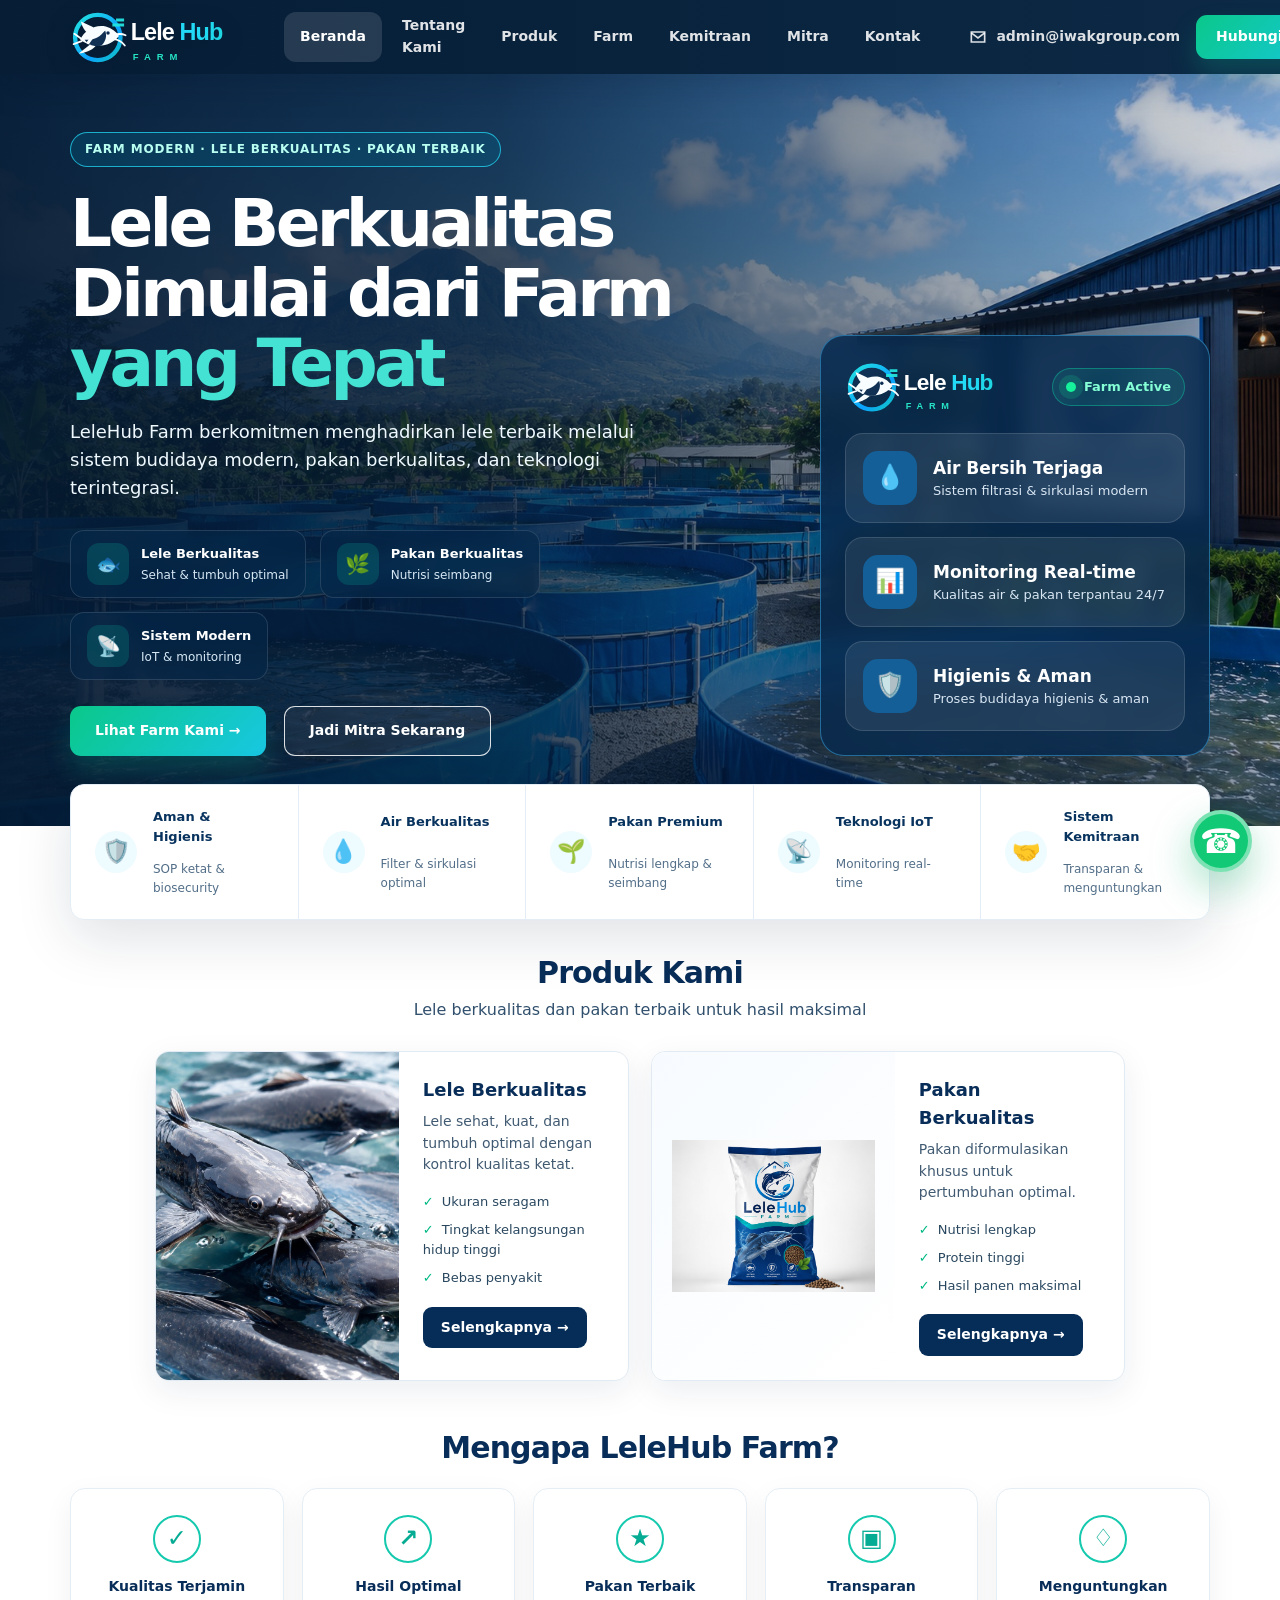
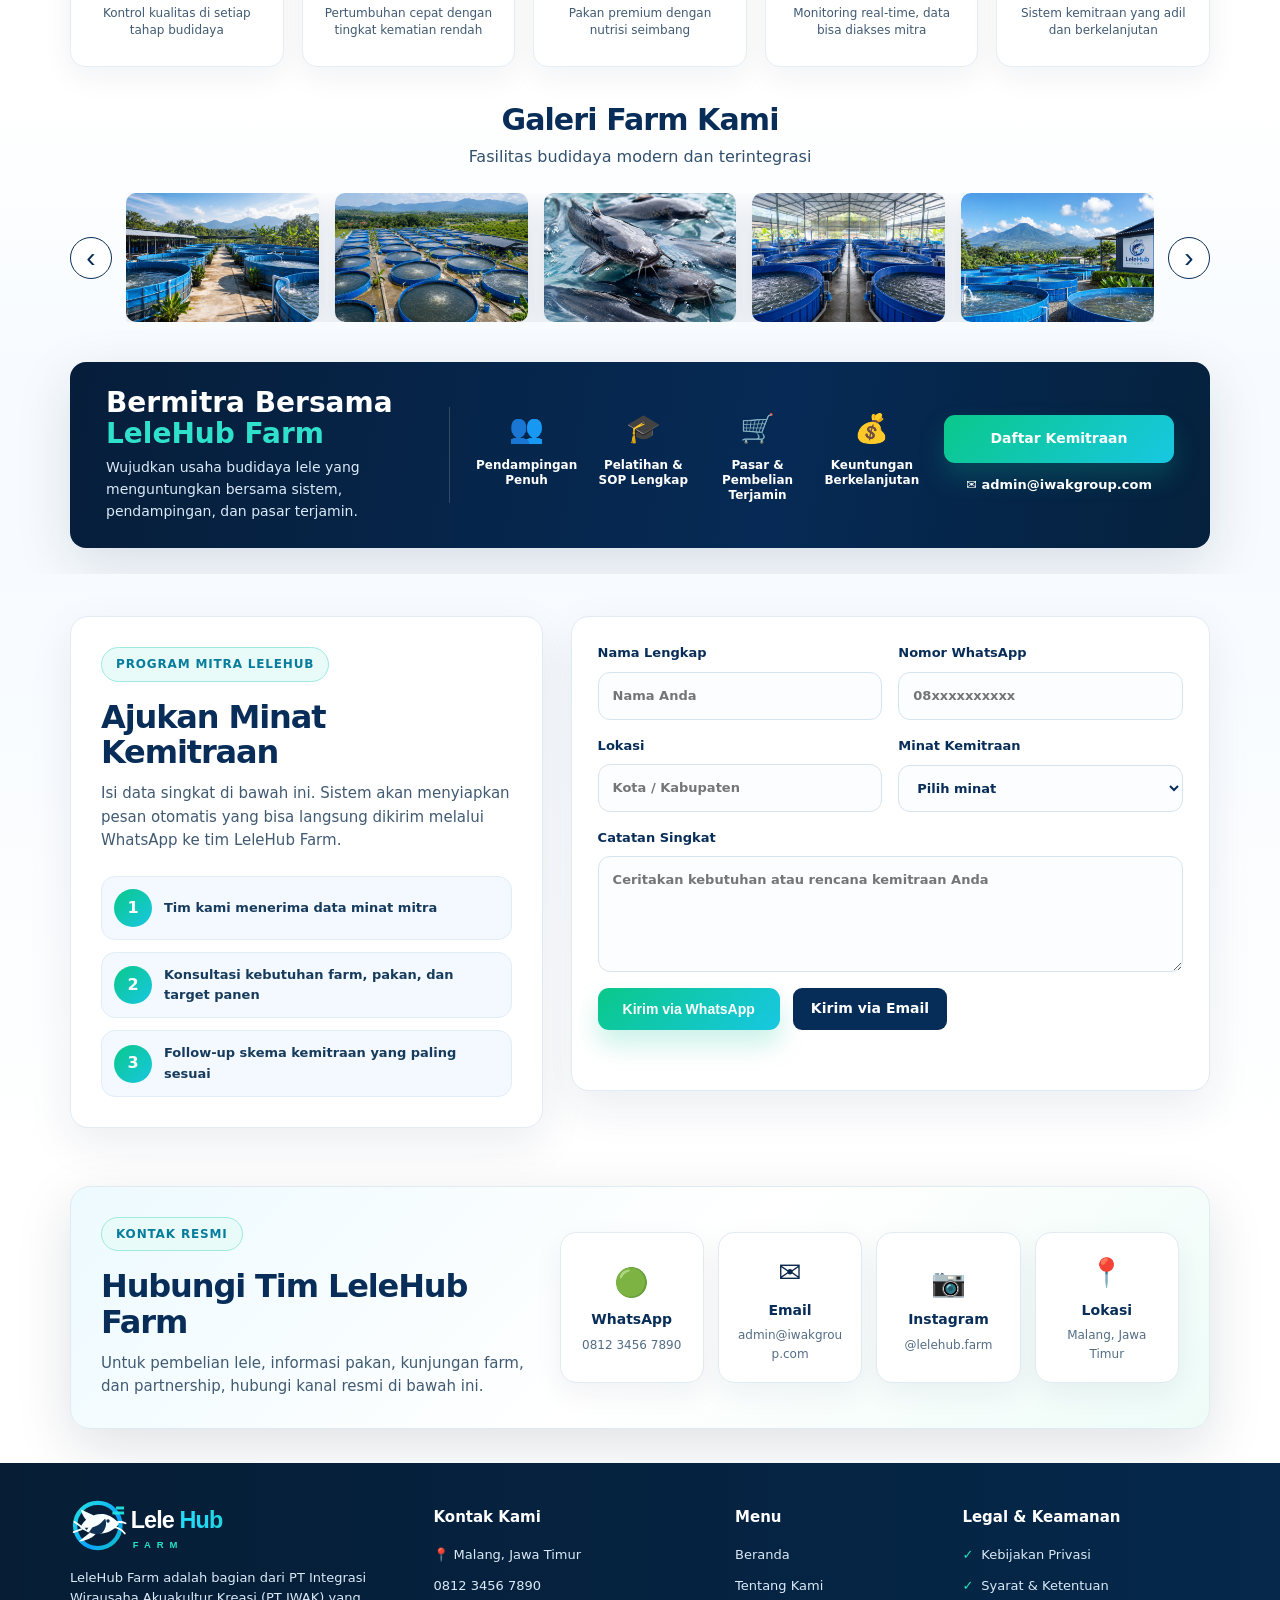
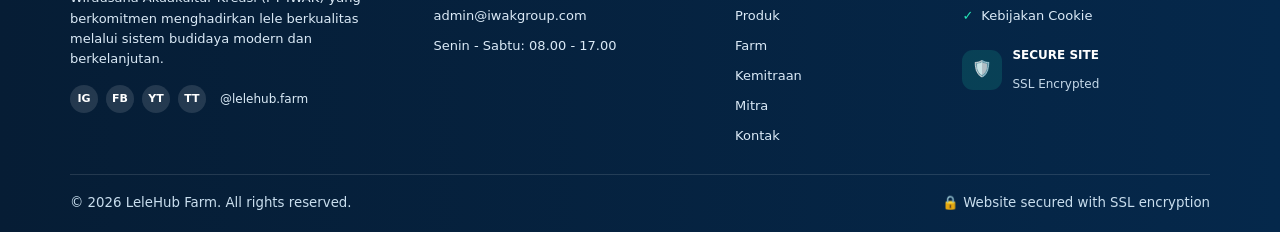
==== index.html @ d719f3ba "Add files via upload" ====
<!doctype html>
<html lang="id">
<head>
  <meta charset="utf-8">
  <meta name="viewport" content="width=device-width, initial-scale=1">
  <meta name="description" content="LeleHub Farm menyediakan lele berkualitas, pakan berkualitas, farm modern, dan sistem kemitraan akuakultur di Malang, Jawa Timur.">
  <meta name="theme-color" content="#05213d">
  <meta name="robots" content="index, follow">
  <meta http-equiv="Content-Security-Policy" content="default-src 'self'; img-src 'self' data:; script-src 'self'; style-src 'self'; base-uri 'self'; object-src 'none'; frame-ancestors 'self'; form-action 'self'; upgrade-insecure-requests">
  <title>LeleHub Farm | Lele Berkualitas, Pakan Berkualitas, Kemitraan Modern</title>
  <link rel="icon" href="assets/img/favicon.svg" type="image/svg+xml">
  <link rel="preload" href="assets/img/hero-bg.jpg" as="image">
  <link rel="stylesheet" href="assets/css/styles.css">
</head>
<body>
  <a class="skip-link" href="#main">Lewati ke konten utama</a>

  <header class="header" id="top">
    <div class="container nav-wrap">
      <a class="brand" href="#home" aria-label="Beranda LeleHub Farm">
        <img src="assets/img/lelehub-logo.svg" alt="LeleHub Farm">
      </a>

      <button class="menu-toggle" id="menuToggle" type="button" aria-controls="navMenu" aria-expanded="false" aria-label="Buka menu navigasi">
        <span></span><span></span><span></span>
      </button>

      <nav class="nav" id="navMenu" aria-label="Menu utama">
        <a class="nav-link active" href="#home">Beranda</a>
        <a class="nav-link" href="#about">Tentang Kami</a>
        <a class="nav-link" href="#products">Produk</a>
        <a class="nav-link" href="#farm">Farm</a>
        <a class="nav-link" href="#kemitraan">Kemitraan</a>
        <a class="nav-link" href="#mitra">Mitra</a>
        <a class="nav-link" href="#kontak">Kontak</a>
      </nav>

      <div class="nav-cta">
        <a class="mail-link" href="mailto:admin@iwakgroup.com?subject=Informasi%20LeleHub%20Farm">
          <svg viewBox="0 0 24 24" aria-hidden="true"><path d="M4 6h16v12H4z"></path><path d="m4 7 8 6 8-6"></path></svg>
          <span>admin@iwakgroup.com</span>
        </a>
        <a class="btn btn-primary btn-sm" href="https://wa.me/6281234567890?text=Halo%20LeleHub%20Farm%2C%20saya%20ingin%20bertanya%20tentang%20lele%2C%20pakan%2C%20atau%20kemitraan." target="_blank" rel="noopener noreferrer">Hubungi Kami</a>
      </div>
    </div>
  </header>

  <main id="main">
    <section class="hero" id="home">
      <div class="hero-overlay"></div>
      <div class="container hero-grid">
        <div class="hero-copy">
          <span class="eyebrow">Farm Modern · Lele Berkualitas · Pakan Terbaik</span>
          <h1>Lele Berkualitas Dimulai dari Farm <strong>yang Tepat</strong></h1>
          <p>LeleHub Farm berkomitmen menghadirkan lele terbaik melalui sistem budidaya modern, pakan berkualitas, dan teknologi terintegrasi.</p>
          <div class="mini-features" aria-label="Keunggulan utama">
            <div class="mini-item"><span>🐟</span><b>Lele Berkualitas</b><small>Sehat & tumbuh optimal</small></div>
            <div class="mini-item"><span>🌿</span><b>Pakan Berkualitas</b><small>Nutrisi seimbang</small></div>
            <div class="mini-item"><span>📡</span><b>Sistem Modern</b><small>IoT & monitoring</small></div>
          </div>
          <div class="hero-actions">
            <a class="btn btn-primary" href="#farm">Lihat Farm Kami →</a>
            <a class="btn btn-ghost" href="#mitra">Jadi Mitra Sekarang</a>
          </div>
        </div>

        <aside class="hero-card" aria-label="Ringkasan farm">
          <div class="farm-badge">
            <img src="assets/img/lelehub-logo.svg" alt="LeleHub Farm">
            <span><i></i> Farm Active</span>
          </div>
          <div class="hero-card-item"><span>💧</span><div><b>Air Bersih Terjaga</b><small>Sistem filtrasi & sirkulasi modern</small></div></div>
          <div class="hero-card-item"><span>📊</span><div><b>Monitoring Real-time</b><small>Kualitas air & pakan terpantau 24/7</small></div></div>
          <div class="hero-card-item"><span>🛡️</span><div><b>Higienis & Aman</b><small>Proses budidaya higienis & aman</small></div></div>
        </aside>
      </div>
    </section>

    <section class="trust" aria-label="Nilai utama LeleHub Farm">
      <div class="container trust-inner">
        <div><span>🛡️</span><b>Aman & Higienis</b><small>SOP ketat & biosecurity</small></div>
        <div><span>💧</span><b>Air Berkualitas</b><small>Filter & sirkulasi optimal</small></div>
        <div><span>🌱</span><b>Pakan Premium</b><small>Nutrisi lengkap & seimbang</small></div>
        <div><span>📡</span><b>Teknologi IoT</b><small>Monitoring real-time</small></div>
        <div><span>🤝</span><b>Sistem Kemitraan</b><small>Transparan & menguntungkan</small></div>
      </div>
    </section>

    <section class="section" id="products">
      <div class="container">
        <div class="section-head center">
          <h2>Produk Kami</h2>
          <p>Lele berkualitas dan pakan terbaik untuk hasil maksimal</p>
        </div>
        <div class="product-grid">
          <article class="product-card image-left">
            <img src="assets/img/product-lele.jpg" alt="Lele berkualitas hasil budidaya LeleHub Farm" loading="lazy">
            <div class="product-copy">
              <h3>Lele Berkualitas</h3>
              <p>Lele sehat, kuat, dan tumbuh optimal dengan kontrol kualitas ketat.</p>
              <ul>
                <li>Ukuran seragam</li>
                <li>Tingkat kelangsungan hidup tinggi</li>
                <li>Bebas penyakit</li>
              </ul>
              <a class="btn btn-dark" href="mailto:admin@iwakgroup.com?subject=Informasi%20Lele%20Berkualitas">Selengkapnya →</a>
            </div>
          </article>
          <article class="product-card image-left">
            <img src="assets/img/product-feed.png" alt="Pakan berkualitas untuk lele" loading="lazy">
            <div class="product-copy">
              <h3>Pakan Berkualitas</h3>
              <p>Pakan diformulasikan khusus untuk pertumbuhan optimal.</p>
              <ul>
                <li>Nutrisi lengkap</li>
                <li>Protein tinggi</li>
                <li>Hasil panen maksimal</li>
              </ul>
              <a class="btn btn-dark" href="mailto:admin@iwakgroup.com?subject=Informasi%20Pakan%20Berkualitas">Selengkapnya →</a>
            </div>
          </article>
        </div>
      </div>
    </section>

    <section class="section why" id="about">
      <div class="container">
        <div class="section-head center">
          <h2>Mengapa LeleHub Farm?</h2>
        </div>
        <div class="why-grid">
          <article><span>✓</span><h3>Kualitas Terjamin</h3><p>Kontrol kualitas di setiap tahap budidaya</p></article>
          <article><span>↗</span><h3>Hasil Optimal</h3><p>Pertumbuhan cepat dengan tingkat kematian rendah</p></article>
          <article><span>★</span><h3>Pakan Terbaik</h3><p>Pakan premium dengan nutrisi seimbang</p></article>
          <article><span>▣</span><h3>Transparan</h3><p>Monitoring real-time, data bisa diakses mitra</p></article>
          <article><span>♢</span><h3>Menguntungkan</h3><p>Sistem kemitraan yang adil dan berkelanjutan</p></article>
        </div>
      </div>
    </section>

    <section class="section gallery-section" id="farm">
      <div class="container" id="gallery">
        <div class="section-head center">
          <h2>Galeri Farm Kami</h2>
          <p>Fasilitas budidaya modern dan terintegrasi</p>
        </div>
        <div class="gallery-wrap">
          <button class="gallery-arrow" type="button" aria-label="Geser galeri ke kiri" data-scroll="left">‹</button>
          <div class="gallery" id="galleryRow">
            <button class="gallery-item" type="button" data-img="assets/img/gallery-ponds.jpg" aria-label="Lihat foto kolam budidaya"><img src="assets/img/gallery-ponds.jpg" alt="Kolam budidaya lele" loading="lazy"></button>
            <button class="gallery-item" type="button" data-img="assets/img/gallery-path.jpg" aria-label="Lihat foto area farm"><img src="assets/img/gallery-path.jpg" alt="Area farm LeleHub" loading="lazy"></button>
            <button class="gallery-item" type="button" data-img="assets/img/gallery-fish.jpg" aria-label="Lihat foto lele"><img src="assets/img/gallery-fish.jpg" alt="Lele hasil budidaya" loading="lazy"></button>
            <button class="gallery-item" type="button" data-img="assets/img/gallery-tanks.jpg" aria-label="Lihat foto fasilitas farm"><img src="assets/img/gallery-tanks.jpg" alt="Fasilitas budidaya dan filtrasi" loading="lazy"></button>
            <button class="gallery-item" type="button" data-img="assets/img/gallery-mountain.jpg" aria-label="Lihat foto farm berlatar pegunungan"><img src="assets/img/gallery-mountain.jpg" alt="Farm dengan latar pegunungan" loading="lazy"></button>
          </div>
          <button class="gallery-arrow" type="button" aria-label="Geser galeri ke kanan" data-scroll="right">›</button>
        </div>
      </div>
    </section>

    <section class="partnership" id="kemitraan">
      <div class="container partner-card">
        <div class="partner-copy">
          <h2>Bermitra Bersama <strong>LeleHub Farm</strong></h2>
          <p>Wujudkan usaha budidaya lele yang menguntungkan bersama sistem, pendampingan, dan pasar terjamin.</p>
        </div>
        <div class="partner-benefits" aria-label="Manfaat kemitraan">
          <div><span>👥</span><b>Pendampingan Penuh</b></div>
          <div><span>🎓</span><b>Pelatihan & SOP Lengkap</b></div>
          <div><span>🛒</span><b>Pasar & Pembelian Terjamin</b></div>
          <div><span>💰</span><b>Keuntungan Berkelanjutan</b></div>
        </div>
        <div class="partner-actions">
          <a class="btn btn-primary" href="#mitra">Daftar Kemitraan</a>
          <a class="email-plain" href="mailto:admin@iwakgroup.com?subject=Kemitraan%20LeleHub%20Farm">✉ admin@iwakgroup.com</a>
        </div>
      </div>
    </section>


    <section class="section partner-form-section" id="mitra">
      <div class="container partner-form-grid">
        <div class="form-intro">
          <span class="eyebrow dark">Program Mitra LeleHub</span>
          <h2>Ajukan Minat Kemitraan</h2>
          <p>Isi data singkat di bawah ini. Sistem akan menyiapkan pesan otomatis yang bisa langsung dikirim melalui WhatsApp ke tim LeleHub Farm.</p>
          <div class="form-points">
            <div><b>1</b><span>Tim kami menerima data minat mitra</span></div>
            <div><b>2</b><span>Konsultasi kebutuhan farm, pakan, dan target panen</span></div>
            <div><b>3</b><span>Follow-up skema kemitraan yang paling sesuai</span></div>
          </div>
        </div>

        <form class="partner-form" id="partnerForm" autocomplete="on">
          <div class="field-row">
            <label>Nama Lengkap
              <input type="text" name="nama" placeholder="Nama Anda" required maxlength="80">
            </label>
            <label>Nomor WhatsApp
              <input type="tel" name="wa" placeholder="08xxxxxxxxxx" required maxlength="24">
            </label>
          </div>
          <div class="field-row">
            <label>Lokasi
              <input type="text" name="lokasi" placeholder="Kota / Kabupaten" required maxlength="80">
            </label>
            <label>Minat Kemitraan
              <select name="minat" required>
                <option value="">Pilih minat</option>
                <option>Budidaya Lele</option>
                <option>Supplier / Pembelian Lele</option>
                <option>Pakan Lele</option>
                <option>Kolaborasi Farm</option>
                <option>Lainnya</option>
              </select>
            </label>
          </div>
          <label>Catatan Singkat
            <textarea name="pesan" placeholder="Ceritakan kebutuhan atau rencana kemitraan Anda" maxlength="600"></textarea>
          </label>
          <div class="form-actions">
            <button class="btn btn-primary" type="submit">Kirim via WhatsApp</button>
            <a class="btn btn-dark" id="partnerEmailLink" href="mailto:admin@iwakgroup.com?subject=Minat%20Kemitraan%20LeleHub%20Farm">Kirim via Email</a>
          </div>
          <p class="form-status" id="formStatus" role="status" aria-live="polite"></p>
        </form>
      </div>
    </section>

    <section class="contact-section" id="kontak">
      <div class="container contact-card">
        <div>
          <span class="eyebrow dark">Kontak Resmi</span>
          <h2>Hubungi Tim LeleHub Farm</h2>
          <p>Untuk pembelian lele, informasi pakan, kunjungan farm, dan partnership, hubungi kanal resmi di bawah ini.</p>
        </div>
        <div class="contact-actions">
          <a class="contact-tile" href="https://wa.me/6281234567890?text=Halo%20LeleHub%20Farm%2C%20saya%20ingin%20bertanya%20tentang%20produk%20atau%20kemitraan." target="_blank" rel="noopener noreferrer">
            <span>🟢</span><b>WhatsApp</b><small>0812 3456 7890</small>
          </a>
          <a class="contact-tile" href="mailto:admin@iwakgroup.com?subject=Kontak%20LeleHub%20Farm">
            <span>✉️</span><b>Email</b><small>admin@iwakgroup.com</small>
          </a>
          <a class="contact-tile" href="https://www.instagram.com/lelehub.farm" target="_blank" rel="noopener noreferrer">
            <span>📷</span><b>Instagram</b><small>@lelehub.farm</small>
          </a>
          <a class="contact-tile" href="https://www.google.com/maps/search/?api=1&query=Malang%20Jawa%20Timur" target="_blank" rel="noopener noreferrer">
            <span>📍</span><b>Lokasi</b><small>Malang, Jawa Timur</small>
          </a>
        </div>
      </div>
    </section>

  </main>

  <footer class="footer">
    <div class="container footer-grid">
      <div>
        <img class="footer-logo" src="assets/img/lelehub-logo.svg" alt="LeleHub Farm">
        <p>LeleHub Farm adalah bagian dari PT Integrasi Wirausaha Akuakultur Kreasi (PT IWAK) yang berkomitmen menghadirkan lele berkualitas melalui sistem budidaya modern dan berkelanjutan.</p>
        <div class="socials" aria-label="Media sosial LeleHub Farm">
          <a href="https://www.instagram.com/lelehub.farm" target="_blank" rel="noopener noreferrer" aria-label="Instagram LeleHub Farm">IG</a>
          <a href="https://www.facebook.com/lelehub.farm" target="_blank" rel="noopener noreferrer" aria-label="Facebook LeleHub Farm">FB</a>
          <a href="https://www.youtube.com/@lelehubfarm" target="_blank" rel="noopener noreferrer" aria-label="YouTube LeleHub Farm">YT</a>
          <a href="https://www.tiktok.com/@lelehub.farm" target="_blank" rel="noopener noreferrer" aria-label="TikTok LeleHub Farm">TT</a>
          <span>@lelehub.farm</span>
        </div>
      </div>
      <div>
        <h3>Kontak Kami</h3>
        <ul class="footer-list">
          <li>📍 Malang, Jawa Timur</li>
          <li><a href="https://wa.me/6281234567890?text=Halo%20LeleHub%20Farm%2C%20saya%20ingin%20menghubungi%20tim%20Anda." target="_blank" rel="noopener noreferrer">0812 3456 7890</a></li>
          <li><a href="mailto:admin@iwakgroup.com?subject=Kontak%20LeleHub%20Farm">admin@iwakgroup.com</a></li>
          <li>Senin - Sabtu: 08.00 - 17.00</li>
        </ul>
      </div>
      <div>
        <h3>Menu</h3>
        <ul class="footer-list">
          <li><a href="#home">Beranda</a></li>
          <li><a href="#about">Tentang Kami</a></li>
          <li><a href="#products">Produk</a></li>
          <li><a href="#farm">Farm</a></li>
          <li><a href="#kemitraan">Kemitraan</a></li>
          <li><a href="#mitra">Mitra</a></li>
          <li><a href="#kontak">Kontak</a></li>
        </ul>
      </div>
      <div>
        <h3>Legal & Keamanan</h3>
        <ul class="footer-list check-list">
          <li><a href="privacy.html">Kebijakan Privasi</a></li>
          <li><a href="terms.html">Syarat & Ketentuan</a></li>
          <li><a href="security.html">Kebijakan Cookie</a></li>
        </ul>
        <div class="secure-badge"><span>🛡️</span><b>SECURE SITE</b><small>SSL Encrypted</small></div>
      </div>
    </div>
    <div class="container footer-bottom">
      <small>© 2026 LeleHub Farm. All rights reserved.</small>
      <small>🔒 Website secured with SSL encryption</small>
    </div>
  </footer>

  <a class="wa-float" href="https://wa.me/6281234567890?text=Halo%20LeleHub%20Farm%2C%20saya%20ingin%20bertanya%20tentang%20produk%20atau%20kemitraan." target="_blank" rel="noopener noreferrer" aria-label="Chat WhatsApp LeleHub Farm">☎</a>

  <div class="lightbox" id="lightbox" aria-hidden="true">
    <button class="lightbox-close" type="button" aria-label="Tutup galeri">×</button>
    <img src="assets/img/gallery-ponds.jpg" alt="Preview galeri farm" id="lightboxImg">
  </div>

  <script src="assets/js/main.js" defer></script>
</body>
</html>
---- assets/css/styles.css ----
:root{
  --navy:#061d35;
  --navy-2:#082b4f;
  --blue:#096bb8;
  --cyan:#22d7f5;
  --teal:#12cba3;
  --green:#06c985;
  --ink:#06264a;
  --muted:#5d7188;
  --soft:#f4f8fc;
  --line:#dce7f1;
  --white:#ffffff;
  --shadow:0 18px 55px rgba(3,29,56,.13);
  --radius:18px;
  --max:1140px;
}
*{box-sizing:border-box}
html{scroll-behavior:smooth}
body{margin:0;font-family:Inter,ui-sans-serif,system-ui,-apple-system,BlinkMacSystemFont,"Segoe UI",Arial,sans-serif;color:var(--ink);background:#fff;line-height:1.55;text-rendering:optimizeLegibility}
a{color:inherit;text-decoration:none}
img{display:block;max-width:100%}
.container{width:min(var(--max),calc(100% - 48px));margin-inline:auto}
.skip-link{position:absolute;left:-999px;top:8px;background:#fff;color:#000;padding:10px 14px;z-index:1000;border-radius:8px}.skip-link:focus{left:8px}
.header{position:sticky;top:0;z-index:100;background:linear-gradient(90deg,#061d35 0%,#0c2945 100%);box-shadow:0 10px 35px rgba(1,17,34,.18)}
.nav-wrap{height:74px;display:flex;align-items:center;gap:24px}
.brand{display:flex;align-items:center;flex:0 0 auto}.brand img{width:166px;height:auto}
.nav{display:flex;align-items:center;gap:4px;margin-left:auto}.nav-link{font-size:14px;font-weight:760;color:rgba(255,255,255,.88);padding:14px 16px;border-radius:12px;transition:.2s ease}.nav-link:hover,.nav-link.active{background:rgba(255,255,255,.12);color:#fff}
.nav-cta{display:flex;align-items:center;gap:16px;margin-left:8px}.mail-link{display:flex;align-items:center;gap:8px;color:rgba(255,255,255,.86);font-size:14px;font-weight:760;white-space:nowrap}.mail-link svg{width:20px;height:20px}.mail-link svg path{fill:none;stroke:currentColor;stroke-width:2}
.btn{display:inline-flex;align-items:center;justify-content:center;gap:8px;border:0;border-radius:11px;padding:13px 25px;font-weight:800;font-size:14px;cursor:pointer;transition:.2s ease;white-space:nowrap}.btn-primary{background:linear-gradient(135deg,#0ac88a,#18c7e2);color:#fff;box-shadow:0 14px 26px rgba(9,192,151,.22)}.btn-primary:hover{transform:translateY(-1px);box-shadow:0 18px 34px rgba(9,192,151,.28)}.btn-ghost{color:#fff;background:rgba(255,255,255,.05);border:1px solid rgba(255,255,255,.85)}.btn-dark{background:#062d58;color:#fff;padding:10px 18px;border-radius:9px}.btn-sm{padding:11px 20px}.menu-toggle{display:none;background:transparent;border:0;width:42px;height:42px;border-radius:10px;align-items:center;justify-content:center;flex-direction:column;gap:5px}.menu-toggle span{width:22px;height:2px;background:#fff;border-radius:9px}
.hero{position:relative;min-height:560px;background-image:url('../img/hero-bg.jpg');background-size:cover;background-position:center top;overflow:hidden}.hero-overlay{position:absolute;inset:0;background:linear-gradient(90deg,rgba(4,25,49,.95) 0%,rgba(4,25,49,.79) 39%,rgba(4,25,49,.36) 78%,rgba(4,25,49,.16) 100%)}.hero:after{content:"";position:absolute;inset:auto 0 0 0;height:140px;background:linear-gradient(0deg,rgba(4,25,49,.35),transparent)}
.hero-grid{position:relative;z-index:2;display:grid;grid-template-columns:minmax(0,1.06fr) 390px;gap:54px;align-items:center;padding:58px 0 70px}.hero-copy{max-width:640px}.eyebrow{display:inline-flex;align-items:center;border:1px solid rgba(34,215,245,.75);color:#b8fff2;background:rgba(0,108,146,.28);border-radius:999px;padding:7px 14px;text-transform:uppercase;letter-spacing:.07em;font-weight:850;font-size:12px}.hero h1{font-size:clamp(42px,6vw,66px);line-height:1.06;margin:22px 0 20px;color:#fff;letter-spacing:-.055em}.hero h1 strong{display:block;color:#43e2d3;font-weight:900}.hero p{font-size:18px;color:#eff9ff;max-width:570px;margin:0 0 24px}.mini-features{display:flex;flex-wrap:wrap;gap:14px;margin:28px 0 26px}.mini-item{display:grid;grid-template-columns:42px 1fr;column-gap:12px;align-items:center;color:#fff;background:rgba(6,40,73,.62);border:1px solid rgba(255,255,255,.12);backdrop-filter:blur(8px);border-radius:14px;padding:12px 16px;min-width:172px}.mini-item span{grid-row:1/3;width:42px;height:42px;display:grid;place-items:center;border-radius:12px;background:rgba(8,201,169,.18);font-size:20px}.mini-item b{font-size:13px}.mini-item small{display:block;color:#d7e8f5;font-size:12px}.hero-actions{display:flex;gap:18px;flex-wrap:wrap}.hero-card{background:rgba(7,41,77,.86);border:1px solid rgba(64,188,255,.45);border-radius:24px;padding:24px;box-shadow:0 24px 70px rgba(0,14,33,.35);backdrop-filter:blur(10px);align-self:end}.farm-badge{display:flex;align-items:center;justify-content:space-between;gap:20px;margin-bottom:18px}.farm-badge img{width:170px}.farm-badge span{display:inline-flex;align-items:center;gap:8px;color:#85ffd5;border:1px solid rgba(12,203,163,.45);background:rgba(12,203,163,.12);border-radius:999px;font-weight:900;padding:8px 13px;font-size:13px;white-space:nowrap}.farm-badge i{width:10px;height:10px;background:#16f19c;border-radius:50%;box-shadow:0 0 0 7px rgba(22,241,156,.15)}.hero-card-item{display:grid;grid-template-columns:54px 1fr;gap:16px;align-items:center;background:rgba(255,255,255,.08);border:1px solid rgba(255,255,255,.13);border-radius:18px;padding:17px;margin-top:14px}.hero-card-item span{width:54px;height:54px;border-radius:15px;display:grid;place-items:center;background:#145f97;font-size:24px}.hero-card-item b{display:block;color:#fff;font-size:17px}.hero-card-item small{display:block;color:#d9e7f4;font-size:13px;line-height:1.45}
.trust{position:relative;z-index:5;margin-top:-42px}.trust-inner{display:grid;grid-template-columns:repeat(5,1fr);background:#fff;border-radius:14px;box-shadow:var(--shadow);border:1px solid #e4edf6;overflow:hidden}.trust-inner div{display:grid;grid-template-columns:46px 1fr;align-items:center;gap:12px;padding:22px 24px;border-right:1px solid #e4edf6}.trust-inner div:last-child{border-right:0}.trust-inner span{grid-row:1/3;width:42px;height:42px;border-radius:50%;display:grid;place-items:center;background:#eefbff;color:#0387e8;font-size:23px}.trust-inner b{display:block;color:#08335e;font-size:13px}.trust-inner small{display:block;color:#526e88;font-size:12px;margin-top:1px}.section{padding:36px 0}.section-head h2{font-size:30px;line-height:1.1;color:#082d58;margin:0 0 9px;letter-spacing:-.03em}.section-head p{color:#31506d;margin:0}.center{text-align:center}.product-grid{display:grid;grid-template-columns:1fr 1fr;gap:22px;margin:28px auto 0;max-width:970px}.product-card{display:grid;grid-template-columns:1.06fr 1fr;background:#fff;border:1px solid #e2ebf4;border-radius:14px;overflow:hidden;box-shadow:0 10px 32px rgba(5,37,73,.08)}.product-card img{width:100%;height:100%;min-height:214px;object-fit:cover}.product-copy{padding:24px 24px}.product-copy h3{font-size:18px;color:#082d58;margin:0 0 7px}.product-copy p{margin:0 0 16px;color:#405a72;font-size:14px}.product-copy ul{list-style:none;padding:0;margin:0 0 18px;display:grid;gap:8px}.product-copy li{font-size:13px;color:#29475f}.product-copy li:before{content:"✓";color:#00b985;font-weight:900;margin-right:8px}.why{padding-top:14px}.why-grid{display:grid;grid-template-columns:repeat(5,1fr);gap:18px;margin-top:24px}.why-grid article{text-align:center;border:1px solid #e5eef5;background:#fff;border-radius:15px;box-shadow:0 10px 30px rgba(5,38,74,.06);padding:26px 17px}.why-grid span{width:48px;height:48px;border-radius:50%;display:grid;place-items:center;margin:0 auto 13px;color:#05ac93;border:2px solid #14c9ad;font-size:24px;font-weight:900}.why-grid h3{font-size:14px;color:#082d58;margin:0 0 7px}.why-grid p{font-size:12px;line-height:1.45;color:#405a72;margin:0}.gallery-section{padding-top:0;background:linear-gradient(180deg,#fff 0%,#f7fbff 100%)}.gallery-wrap{display:grid;grid-template-columns:42px 1fr 42px;gap:14px;align-items:center;margin-top:24px}.gallery{display:grid;grid-template-columns:repeat(5,1fr);gap:16px;overflow-x:auto;scrollbar-width:none}.gallery::-webkit-scrollbar{display:none}.gallery-item{border:0;padding:0;display:block;background:#fff;border-radius:10px;overflow:hidden;box-shadow:0 10px 26px rgba(4,35,67,.12);cursor:pointer}.gallery-item img{width:100%;aspect-ratio:1.5/1;object-fit:cover;transition:transform .25s ease}.gallery-item:hover img{transform:scale(1.05)}.gallery-arrow{width:42px;height:42px;border-radius:50%;border:1px solid #082d58;background:#fff;color:#082d58;font-size:28px;line-height:1;cursor:pointer;transition:.2s ease}.gallery-arrow:hover{background:#082d58;color:#fff}.partnership{padding:4px 0 26px;background:#f7fbff}.partner-card{background:linear-gradient(100deg,#061e3a 0%,#062a55 62%,#05213d 100%);border-radius:16px;color:#fff;display:grid;grid-template-columns:1.05fr 1.55fr 230px;align-items:center;gap:24px;padding:26px 36px;box-shadow:var(--shadow)}.partner-copy h2{margin:0 0 8px;font-size:28px;line-height:1.1}.partner-copy h2 strong{display:block;color:#2fe1ca}.partner-copy p{margin:0;color:#dbeaf7;font-size:14px}.partner-benefits{display:grid;grid-template-columns:repeat(4,1fr);gap:18px;text-align:center;border-left:1px solid rgba(255,255,255,.18);padding-left:26px}.partner-benefits span{display:block;color:#17d7ff;font-size:28px;margin-bottom:7px}.partner-benefits b{display:block;font-size:12px;line-height:1.25}.partner-actions{display:grid;gap:12px}.email-plain{display:block;text-align:center;color:#fff;font-weight:750;font-size:13px}.footer{background:linear-gradient(90deg,#061d35,#05284b);color:#dcecf8;padding:34px 0 0}.footer-grid{display:grid;grid-template-columns:1.25fr 1fr .7fr 1fr;gap:54px}.footer-logo{width:165px;margin-bottom:14px}.footer p{font-size:13px;color:#dbeaf7;margin:0 0 16px;max-width:320px}.footer h3{color:#fff;font-size:15px;margin:9px 0 16px}.footer-list{list-style:none;padding:0;margin:0;display:grid;gap:10px}.footer-list li,.footer-list a{font-size:13px;color:#dbeaf7}.footer-list a:hover{color:#53e8d7}.check-list li:before{content:"✓";color:#26e3b6;margin-right:8px}.socials{display:flex;align-items:center;gap:8px;flex-wrap:wrap}.socials a{width:28px;height:28px;border-radius:50%;display:grid;place-items:center;background:rgba(255,255,255,.12);font-size:11px;font-weight:900;color:#fff}.socials span{font-size:12px;margin-left:6px}.secure-badge{margin-top:20px;display:grid;grid-template-columns:40px 1fr;gap:10px;align-items:center}.secure-badge span{width:40px;height:40px;border-radius:11px;background:rgba(32,226,183,.14);display:grid;place-items:center;grid-row:1/3}.secure-badge b{font-size:12px;color:#fff}.secure-badge small{font-size:12px;color:#c5d9e9}.footer-bottom{border-top:1px solid rgba(255,255,255,.12);margin-top:28px;padding:18px 0;display:flex;justify-content:space-between;gap:16px;color:#c9deee}.wa-float{position:fixed;right:28px;bottom:28px;z-index:90;width:62px;height:62px;border-radius:50%;display:grid;place-items:center;background:#12ca75;color:#fff;font-size:34px;font-weight:900;box-shadow:0 16px 40px rgba(12,176,106,.35);border:4px solid rgba(255,255,255,.45)}.lightbox{position:fixed;inset:0;background:rgba(0,13,28,.82);display:none;align-items:center;justify-content:center;z-index:200;padding:24px}.lightbox.open{display:flex}.lightbox img{max-width:min(920px,92vw);max-height:82vh;border-radius:16px;box-shadow:0 30px 80px rgba(0,0,0,.4)}.lightbox-close{position:absolute;top:24px;right:28px;width:44px;height:44px;border-radius:50%;border:1px solid rgba(255,255,255,.4);background:rgba(255,255,255,.1);color:#fff;font-size:32px;cursor:pointer}
@media (max-width:1080px){.nav-wrap{gap:14px}.nav-link{padding:12px 10px;font-size:13px}.mail-link span{display:none}.hero-grid{grid-template-columns:1fr 345px;gap:28px}.trust-inner{grid-template-columns:repeat(3,1fr)}.trust-inner div{border-bottom:1px solid #e4edf6}.trust-inner div:nth-child(3){border-right:0}.trust-inner div:nth-child(n+4){border-bottom:0}.why-grid{grid-template-columns:repeat(3,1fr)}.partner-card{grid-template-columns:1fr}.partner-benefits{border-left:0;border-top:1px solid rgba(255,255,255,.18);padding-left:0;padding-top:20px}.partner-actions{grid-template-columns:220px 1fr;align-items:center}.footer-grid{grid-template-columns:1fr 1fr}}
@media (max-width:820px){.container{width:min(100% - 32px,var(--max))}.nav-wrap{height:auto;min-height:70px}.brand img{width:154px}.menu-toggle{display:flex;margin-left:auto}.nav{position:absolute;top:70px;left:16px;right:16px;background:#082b4f;border:1px solid rgba(255,255,255,.12);border-radius:16px;padding:12px;display:none;flex-direction:column;align-items:stretch;box-shadow:0 20px 48px rgba(0,0,0,.28)}.nav.open{display:flex}.nav-link{padding:13px 14px}.nav-cta{display:none}.hero{min-height:auto}.hero-grid{grid-template-columns:1fr;padding:44px 0 82px}.hero-card{max-width:480px}.hero h1{font-size:46px}.trust{margin-top:-54px}.trust-inner{grid-template-columns:1fr 1fr}.trust-inner div{border-right:1px solid #e4edf6!important;border-bottom:1px solid #e4edf6!important}.trust-inner div:nth-child(2n){border-right:0!important}.trust-inner div:last-child{grid-column:1/-1;border-bottom:0!important}.product-grid{grid-template-columns:1fr}.product-card{grid-template-columns:1fr 1fr}.why-grid{grid-template-columns:1fr 1fr}.gallery-wrap{grid-template-columns:1fr}.gallery-arrow{display:none}.gallery{grid-template-columns:repeat(5,220px);padding-bottom:8px}.partner-benefits{grid-template-columns:repeat(2,1fr)}.partner-actions{grid-template-columns:1fr}.footer-grid{grid-template-columns:1fr 1fr}.footer-bottom{flex-direction:column}.wa-float{width:56px;height:56px;right:18px;bottom:18px}}
@media (max-width:560px){.container{width:min(100% - 24px,var(--max))}.hero h1{font-size:38px;letter-spacing:-.04em}.hero p{font-size:16px}.eyebrow{font-size:10px}.mini-features{display:grid}.mini-item{min-width:0}.hero-actions .btn{width:100%}.hero-card{padding:18px;border-radius:18px}.farm-badge{align-items:flex-start}.farm-badge img{width:142px}.farm-badge span{font-size:11px}.hero-card-item{grid-template-columns:46px 1fr;padding:13px}.hero-card-item span{width:46px;height:46px}.trust-inner{grid-template-columns:1fr}.trust-inner div{border-right:0!important}.section{padding:30px 0}.section-head h2{font-size:27px}.product-card{grid-template-columns:1fr}.product-card img{min-height:190px}.why-grid{grid-template-columns:1fr}.partner-card{padding:24px 20px}.partner-benefits{grid-template-columns:1fr 1fr;gap:14px}.footer-grid{grid-template-columns:1fr;gap:24px}.footer-logo{width:150px}.gallery{grid-template-columns:repeat(5,78vw)}}

/* Functional anchor targets and focused sections */
#home,#about,#products,#farm,#gallery,#kemitraan,#mitra,#kontak{scroll-margin-top:92px}
.eyebrow.dark{color:#067d9c;background:#e9fbf8;border-color:#9eeadf}
.partner-form-section{background:linear-gradient(180deg,#f7fbff 0%,#ffffff 100%);padding-top:42px}
.partner-form-grid{display:grid;grid-template-columns:.85fr 1.15fr;gap:28px;align-items:start}
.form-intro{background:#fff;border:1px solid #e1ebf4;border-radius:18px;padding:30px;box-shadow:0 16px 46px rgba(5,38,74,.08)}
.form-intro h2,.contact-card h2{font-size:32px;line-height:1.1;color:#082d58;margin:18px 0 12px;letter-spacing:-.035em}
.form-intro p,.contact-card p{color:#405a72;margin:0;font-size:15px}
.form-points{display:grid;gap:12px;margin-top:24px}
.form-points div{display:grid;grid-template-columns:38px 1fr;align-items:center;gap:12px;background:#f3f9ff;border:1px solid #e1edf7;border-radius:14px;padding:12px}
.form-points b{width:38px;height:38px;border-radius:50%;display:grid;place-items:center;background:linear-gradient(135deg,#0ac88a,#18c7e2);color:#fff}
.form-points span{font-size:13px;color:#173b5d;font-weight:700}
.partner-form{background:#fff;border:1px solid #e1ebf4;border-radius:18px;padding:26px;box-shadow:0 16px 46px rgba(5,38,74,.08)}
.field-row{display:grid;grid-template-columns:1fr 1fr;gap:16px}
.partner-form label{display:grid;gap:8px;color:#082d58;font-size:13px;font-weight:850;margin-bottom:16px}
.partner-form input,.partner-form select,.partner-form textarea{width:100%;border:1px solid #d6e4ef;border-radius:12px;background:#fbfdff;padding:13px 14px;font:inherit;color:#082d58;outline:none;transition:.2s ease}
.partner-form textarea{min-height:116px;resize:vertical}
.partner-form input:focus,.partner-form select:focus,.partner-form textarea:focus{border-color:#13c7d9;box-shadow:0 0 0 4px rgba(19,199,217,.12);background:#fff}
.form-actions{display:flex;gap:13px;flex-wrap:wrap;align-items:center}
.form-status{margin:14px 0 0;color:#047d69;font-weight:800;font-size:13px;min-height:20px}
.contact-section{background:#fff;padding:22px 0 34px}
.contact-card{background:linear-gradient(135deg,#edfaff 0%,#ffffff 52%,#eefcf8 100%);border:1px solid #dfeaf3;border-radius:20px;box-shadow:var(--shadow);padding:30px;display:grid;grid-template-columns:.82fr 1.18fr;gap:28px;align-items:center}
.contact-actions{display:grid;grid-template-columns:repeat(4,1fr);gap:14px}
.contact-tile{display:grid;gap:5px;align-content:center;min-height:122px;background:#fff;border:1px solid #e1ebf4;border-radius:16px;padding:18px;box-shadow:0 10px 30px rgba(5,38,74,.06);transition:.2s ease;text-align:center}
.contact-tile:hover{transform:translateY(-2px);border-color:#33d4e4;box-shadow:0 18px 40px rgba(5,38,74,.11)}
.contact-tile span{font-size:28px}.contact-tile b{color:#082d58;font-size:14px}.contact-tile small{color:#536d85;font-size:12px;word-break:break-word}
@media (max-width:1080px){.contact-actions{grid-template-columns:repeat(2,1fr)}}
@media (max-width:820px){.partner-form-grid,.contact-card{grid-template-columns:1fr}.field-row{grid-template-columns:1fr}.contact-actions{grid-template-columns:1fr 1fr}.form-actions .btn{flex:1}}
@media (max-width:560px){#home,#about,#products,#farm,#gallery,#kemitraan,#mitra,#kontak{scroll-margin-top:82px}.form-intro,.partner-form,.contact-card{padding:20px}.form-intro h2,.contact-card h2{font-size:27px}.contact-actions{grid-template-columns:1fr}.form-actions .btn{width:100%}.brand img{width:168px}.nav{top:72px}}

/* HD brand/image refinement */
.brand img{width:190px;filter:drop-shadow(0 6px 16px rgba(0,0,0,.12))}.footer-logo{width:190px}.farm-badge img{width:184px}
.product-card img[src$="product-feed.png"]{object-fit:contain;background:linear-gradient(135deg,#f7fbff,#ffffff);padding:20px}
.hero{background-position:center center}.gallery-item img,.product-card img{image-rendering:auto}
@media (max-width:820px){.brand img{width:174px}.footer-logo{width:170px}.farm-badge img{width:168px}}
@media (max-width:560px){.brand img{width:168px}.farm-badge img{width:152px}.footer-logo{width:160px}}
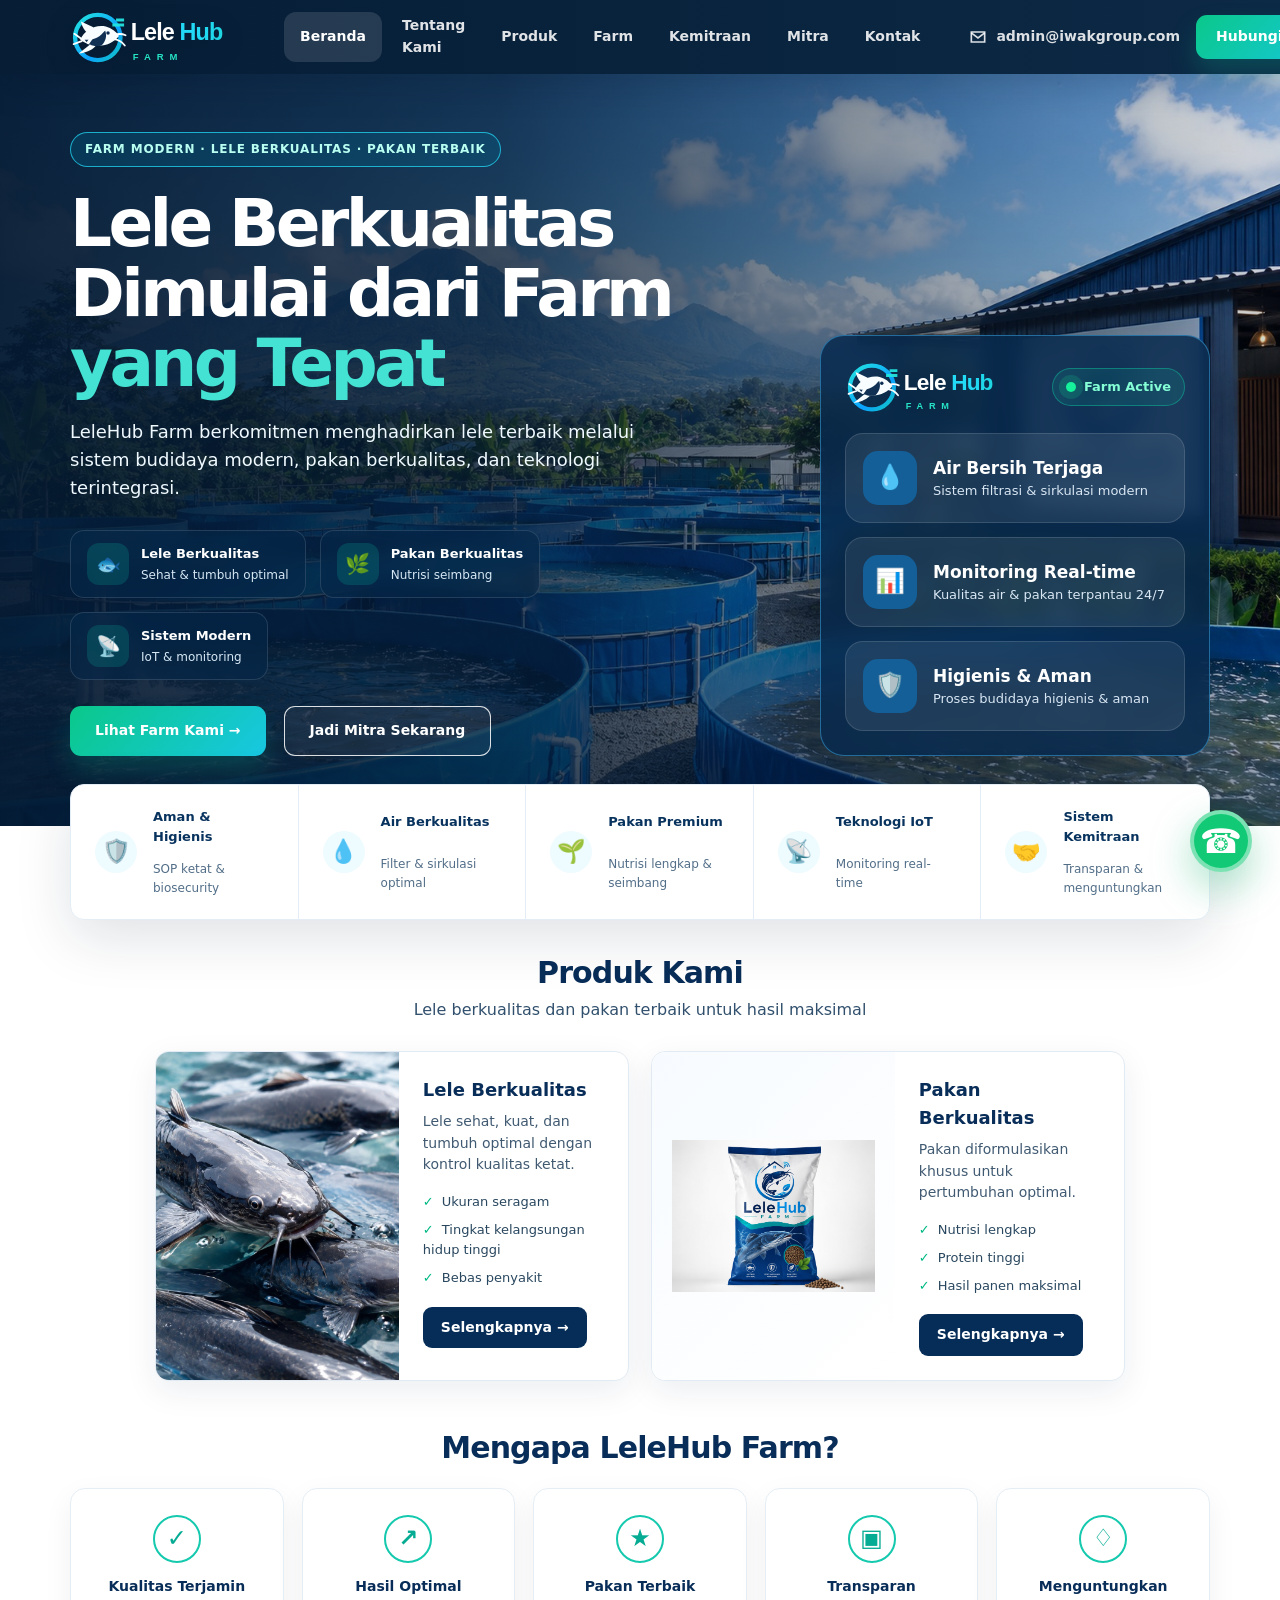
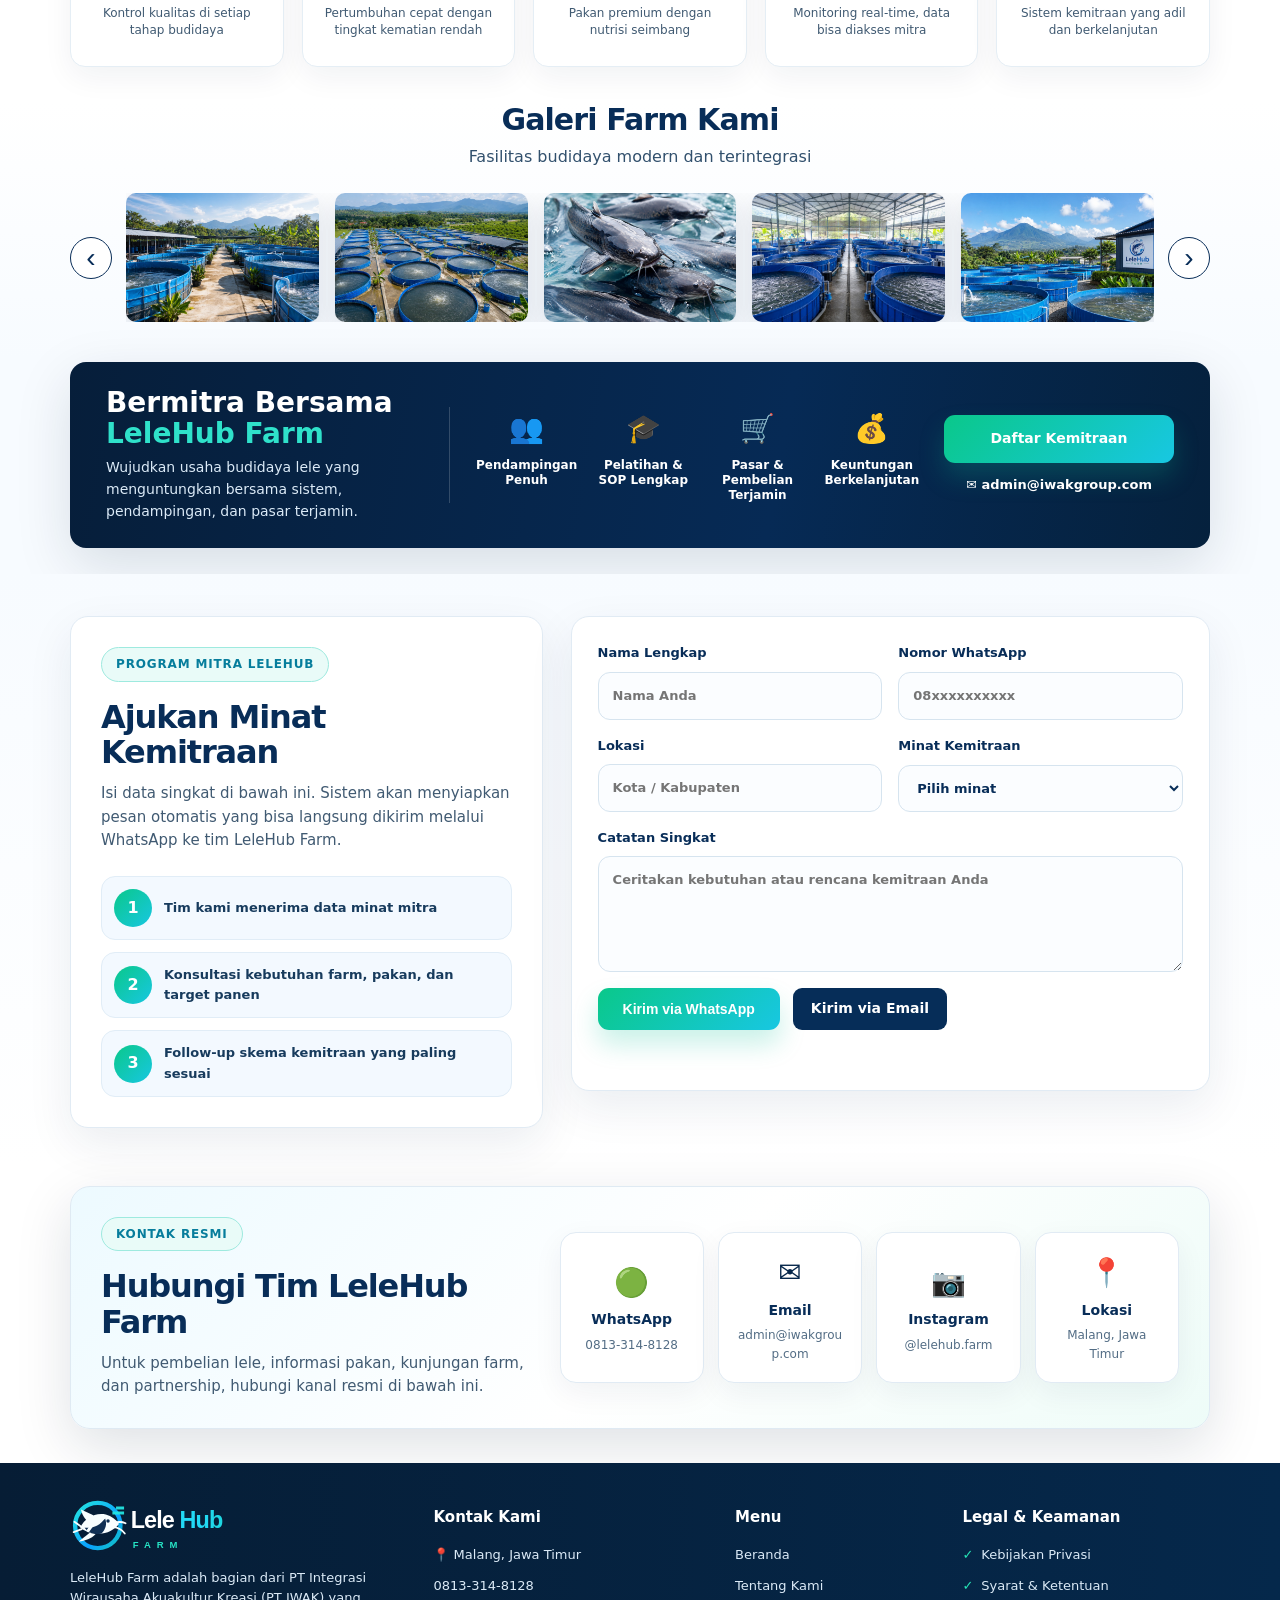
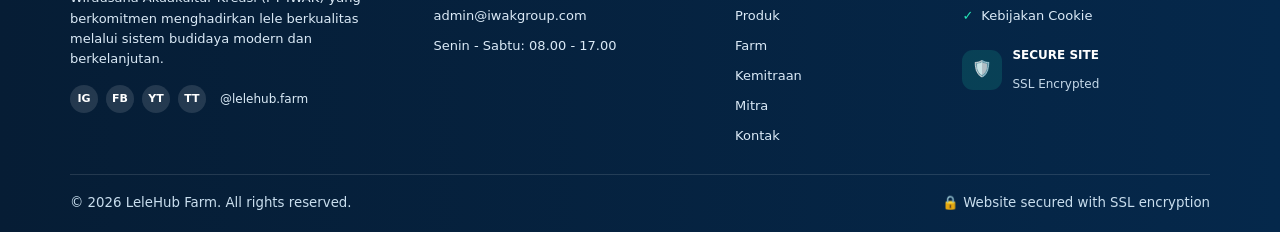
==== commit bc31eb11: "Update index.html Update WhatsApp number" ====
--- a/index.html
+++ b/index.html
@@ -236,7 +236,7 @@
         </div>
         <div class="contact-actions">
           <a class="contact-tile" href="https://wa.me/6281234567890?text=Halo%20LeleHub%20Farm%2C%20saya%20ingin%20bertanya%20tentang%20produk%20atau%20kemitraan." target="_blank" rel="noopener noreferrer">
-            <span>🟢</span><b>WhatsApp</b><small>0812 3456 7890</small>
+            <span>🟢</span><b>WhatsApp</b><small>0813-314-8128</small>
           </a>
           <a class="contact-tile" href="mailto:admin@iwakgroup.com?subject=Kontak%20LeleHub%20Farm">
             <span>✉️</span><b>Email</b><small>admin@iwakgroup.com</small>
@@ -270,7 +270,7 @@
         <h3>Kontak Kami</h3>
         <ul class="footer-list">
           <li>📍 Malang, Jawa Timur</li>
-          <li><a href="https://wa.me/6281234567890?text=Halo%20LeleHub%20Farm%2C%20saya%20ingin%20menghubungi%20tim%20Anda." target="_blank" rel="noopener noreferrer">0812 3456 7890</a></li>
+          <li><a href="https://wa.me/6281234567890?text=Halo%20LeleHub%20Farm%2C%20saya%20ingin%20menghubungi%20tim%20Anda." target="_blank" rel="noopener noreferrer">0813-314-8128</a></li>
           <li><a href="mailto:admin@iwakgroup.com?subject=Kontak%20LeleHub%20Farm">admin@iwakgroup.com</a></li>
           <li>Senin - Sabtu: 08.00 - 17.00</li>
         </ul>
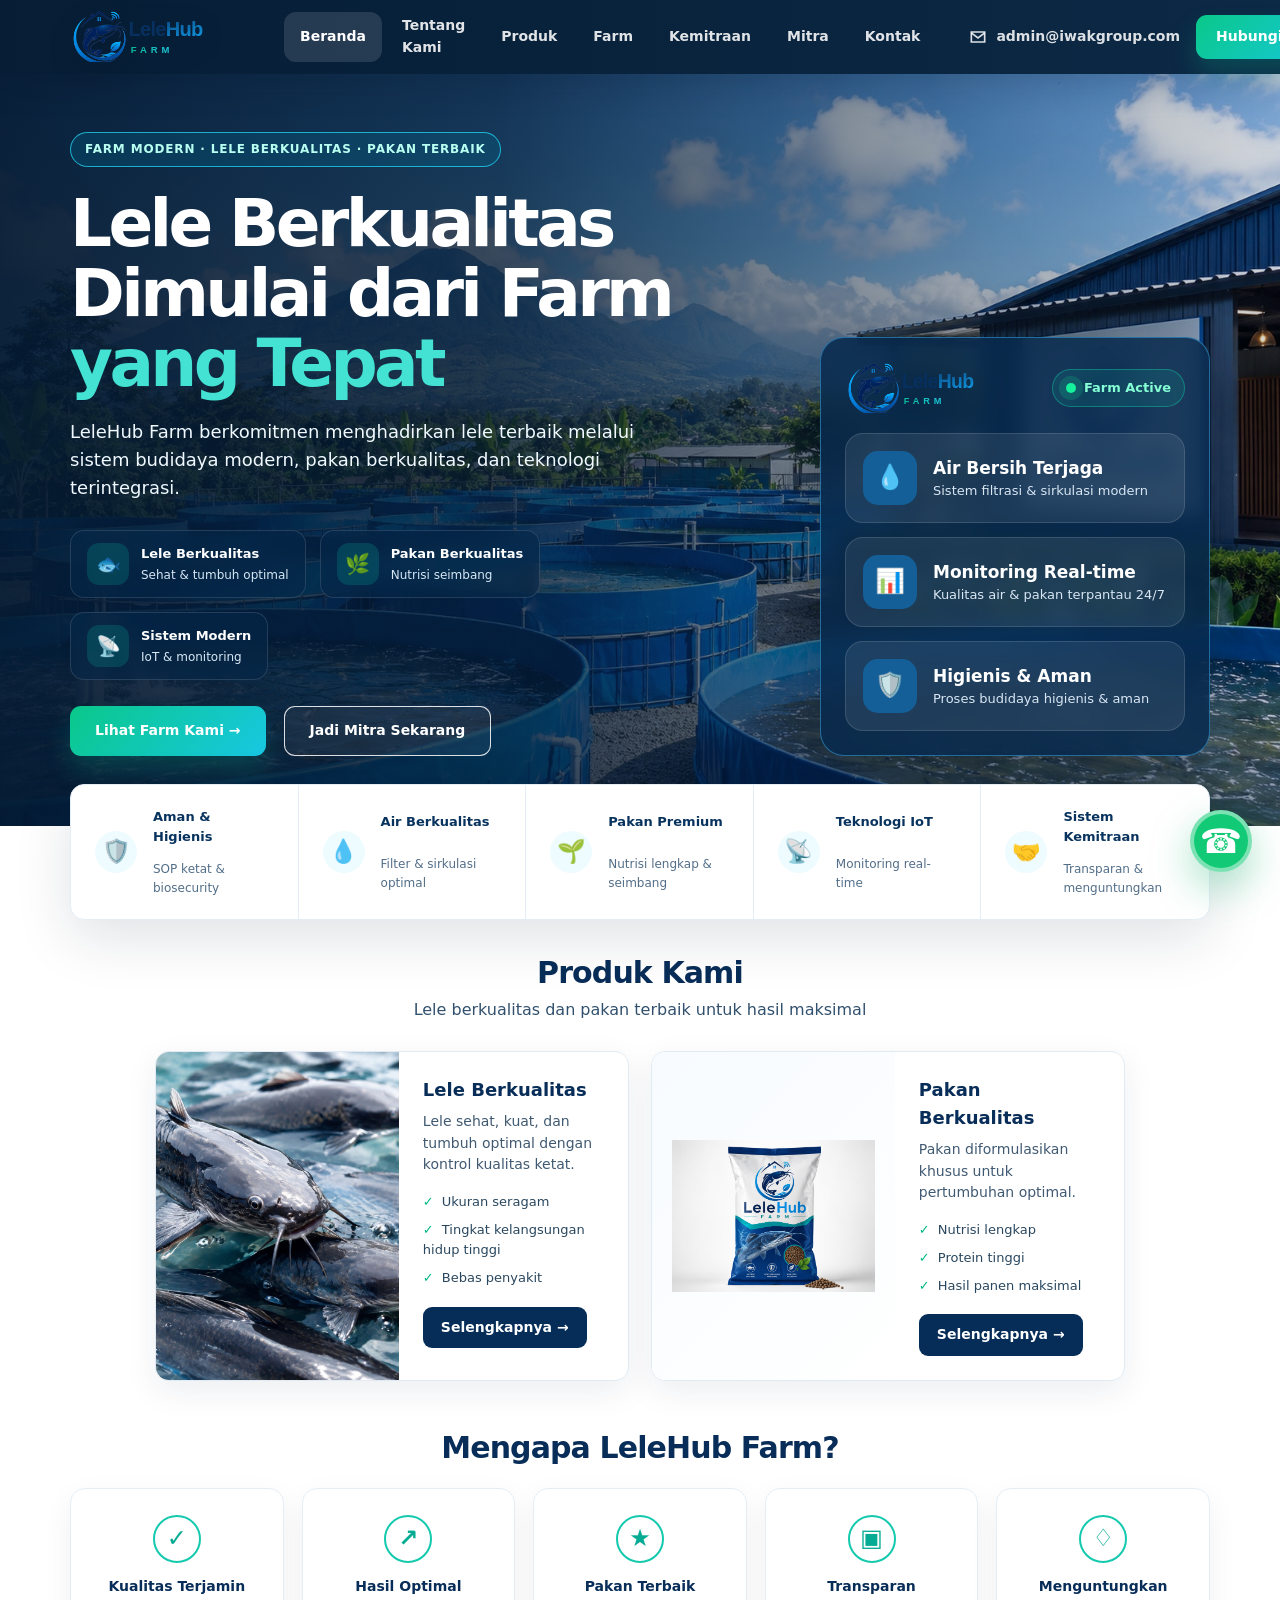
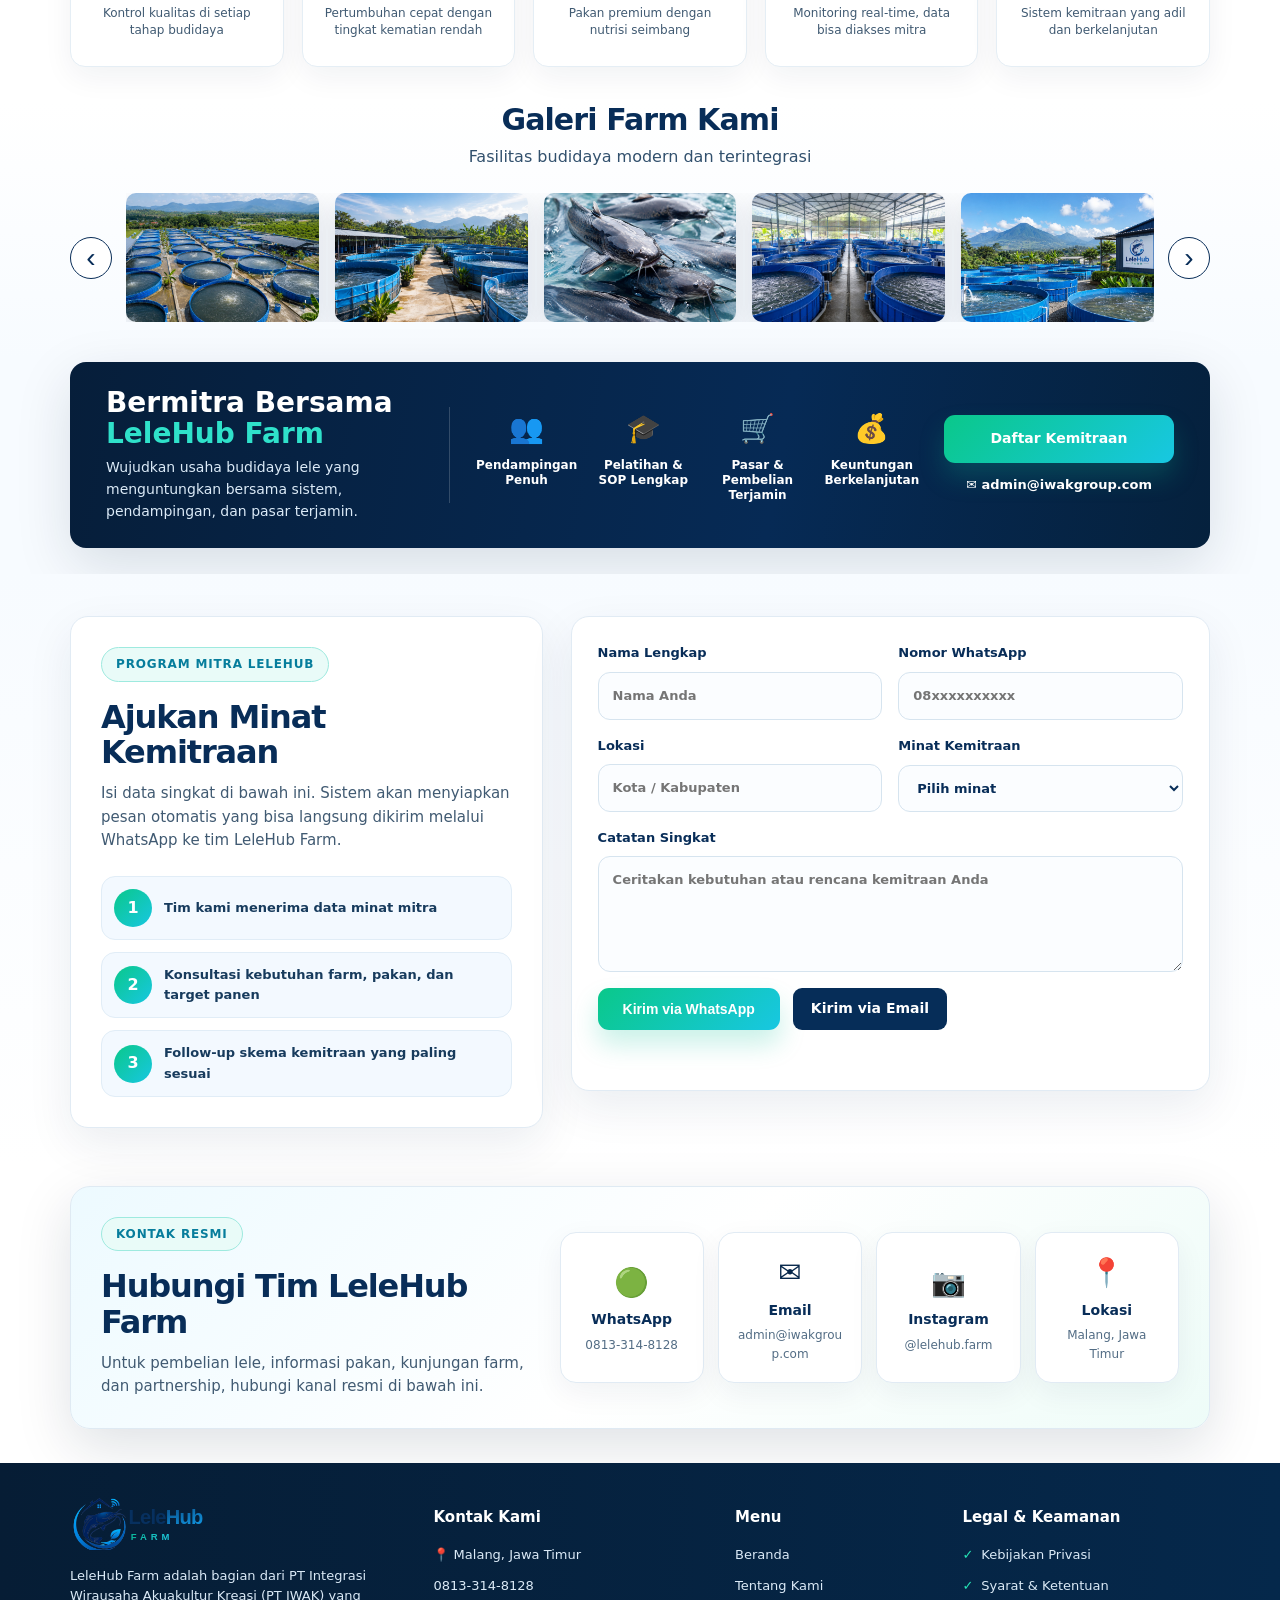
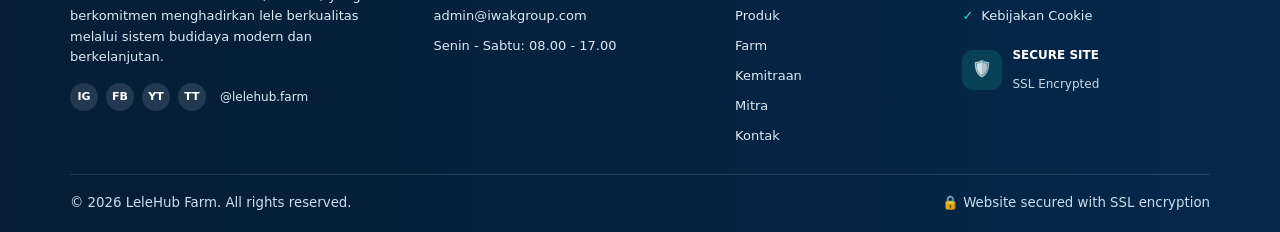
==== commit 43a9d975: "Update index.html update whatsapp number" ====
--- a/index.html
+++ b/index.html
@@ -40,7 +40,7 @@
           <svg viewBox="0 0 24 24" aria-hidden="true"><path d="M4 6h16v12H4z"></path><path d="m4 7 8 6 8-6"></path></svg>
           <span>admin@iwakgroup.com</span>
         </a>
-        <a class="btn btn-primary btn-sm" href="https://wa.me/6281234567890?text=Halo%20LeleHub%20Farm%2C%20saya%20ingin%20bertanya%20tentang%20lele%2C%20pakan%2C%20atau%20kemitraan." target="_blank" rel="noopener noreferrer">Hubungi Kami</a>
+        <a class="btn btn-primary btn-sm" href="https://wa.me/628133148128?text=Halo%20LeleHub%20Farm%2C%20saya%20ingin%20bertanya%20tentang%20lele%2C%20pakan%2C%20atau%20kemitraan." target="_blank" rel="noopener noreferrer">Hubungi Kami</a>
       </div>
     </div>
   </header>
@@ -235,7 +235,7 @@
           <p>Untuk pembelian lele, informasi pakan, kunjungan farm, dan partnership, hubungi kanal resmi di bawah ini.</p>
         </div>
         <div class="contact-actions">
-          <a class="contact-tile" href="https://wa.me/6281234567890?text=Halo%20LeleHub%20Farm%2C%20saya%20ingin%20bertanya%20tentang%20produk%20atau%20kemitraan." target="_blank" rel="noopener noreferrer">
+          <a class="contact-tile" href="https://wa.me/628133148128?text=Halo%20LeleHub%20Farm%2C%20saya%20ingin%20bertanya%20tentang%20produk%20atau%20kemitraan." target="_blank" rel="noopener noreferrer">
             <span>🟢</span><b>WhatsApp</b><small>0813-314-8128</small>
           </a>
           <a class="contact-tile" href="mailto:admin@iwakgroup.com?subject=Kontak%20LeleHub%20Farm">
@@ -270,7 +270,7 @@
         <h3>Kontak Kami</h3>
         <ul class="footer-list">
           <li>📍 Malang, Jawa Timur</li>
-          <li><a href="https://wa.me/6281234567890?text=Halo%20LeleHub%20Farm%2C%20saya%20ingin%20menghubungi%20tim%20Anda." target="_blank" rel="noopener noreferrer">0813-314-8128</a></li>
+          <li><a href="https://wa.me/628133148128?text=Halo%20LeleHub%20Farm%2C%20saya%20ingin%20menghubungi%20tim%20Anda." target="_blank" rel="noopener noreferrer">0813-314-8128</a></li>
           <li><a href="mailto:admin@iwakgroup.com?subject=Kontak%20LeleHub%20Farm">admin@iwakgroup.com</a></li>
           <li>Senin - Sabtu: 08.00 - 17.00</li>
         </ul>
@@ -303,7 +303,7 @@
     </div>
   </footer>
 
-  <a class="wa-float" href="https://wa.me/6281234567890?text=Halo%20LeleHub%20Farm%2C%20saya%20ingin%20bertanya%20tentang%20produk%20atau%20kemitraan." target="_blank" rel="noopener noreferrer" aria-label="Chat WhatsApp LeleHub Farm">☎</a>
+  <a class="wa-float" href="https://wa.me/628133148128?text=Halo%20LeleHub%20Farm%2C%20saya%20ingin%20bertanya%20tentang%20produk%20atau%20kemitraan." target="_blank" rel="noopener noreferrer" aria-label="Chat WhatsApp LeleHub Farm">☎</a>
 
   <div class="lightbox" id="lightbox" aria-hidden="true">
     <button class="lightbox-close" type="button" aria-label="Tutup galeri">×</button>
